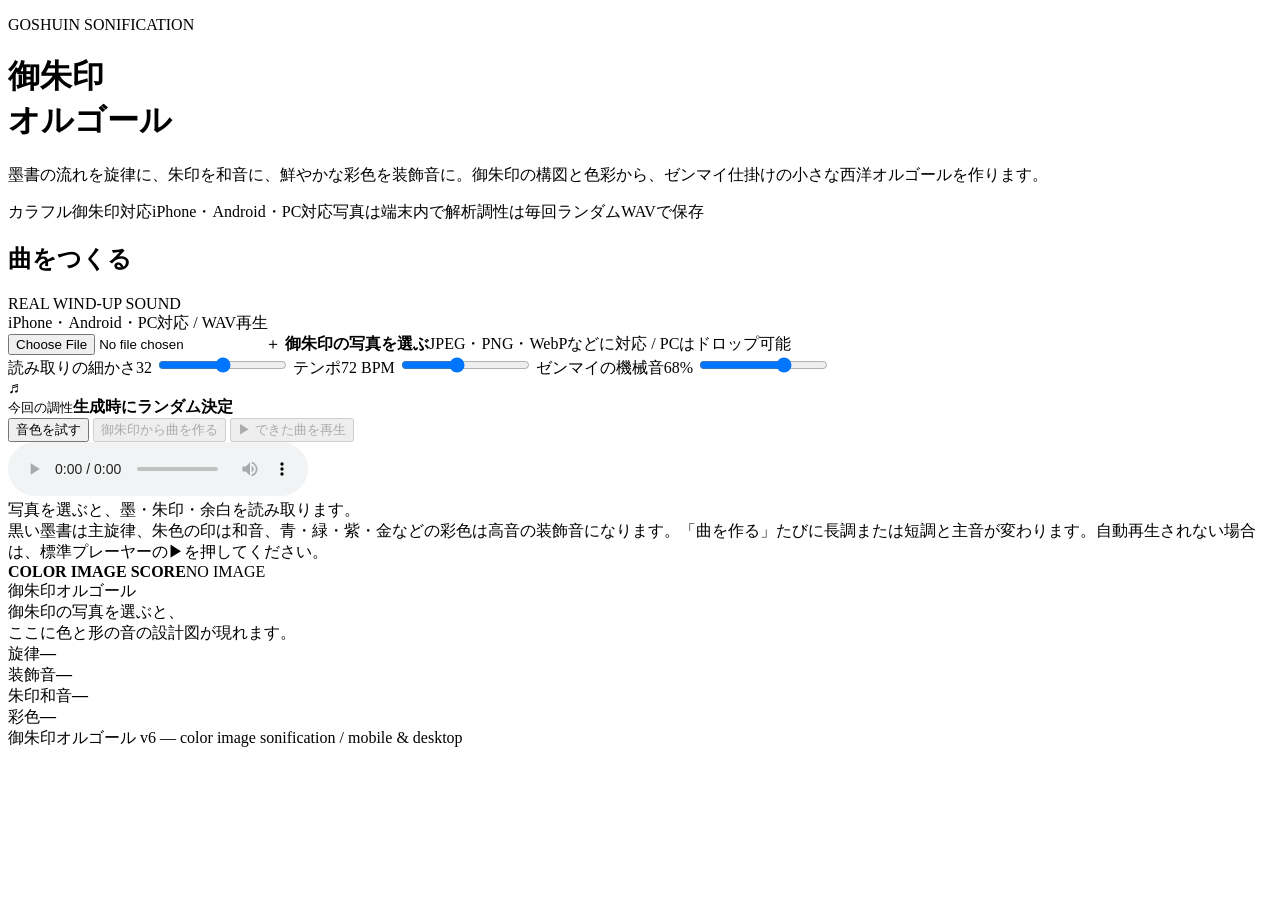
==== goshuin-v6/index.html @ 66b74999 "Add colorful responsive Goshuin music box page" ====
<!doctype html>
<html lang="ja">
<head>
<meta charset="utf-8">
<meta name="viewport" content="width=device-width,initial-scale=1,viewport-fit=cover">
<meta name="theme-color" content="#151515">
<meta name="apple-mobile-web-app-capable" content="yes">
<meta name="mobile-web-app-capable" content="yes">
<meta name="color-scheme" content="dark light">
<title>御朱印オルゴール</title>
<link rel="stylesheet" href="style.css?v=6">
</head>
<body>
<div class="shell">
  <header class="hero">
    <p class="kicker">GOSHUIN SONIFICATION</p>
    <h1>御朱印<br>オルゴール</h1>
    <p class="hero-copy">墨書の流れを旋律に、朱印を和音に、鮮やかな彩色を装飾音に。御朱印の構図と色彩から、ゼンマイ仕掛けの小さな西洋オルゴールを作ります。</p>
    <div class="tags"><span class="tag">カラフル御朱印対応</span><span class="tag">iPhone・Android・PC対応</span><span class="tag">写真は端末内で解析</span><span class="tag">調性は毎回ランダム</span><span class="tag">WAVで保存</span></div>
  </header>

  <main class="layout">
    <section class="card control-card">
      <div class="section-title"><h2>曲をつくる</h2><span>REAL WIND-UP SOUND</span></div>
      <div class="ready">iPhone・Android・PC対応 / WAV再生</div>

      <label class="filebox" id="dropZone" tabindex="0" role="button" aria-label="御朱印の写真を選ぶ、またはここへドロップ">
        <input id="file" type="file" accept="image/*">
        <span class="file-content">
          <span class="file-icon">＋</span>
          <span class="file-text"><strong>御朱印の写真を選ぶ</strong><span id="fileName">JPEG・PNG・WebPなどに対応 / PCはドロップ可能</span></span>
        </span>
      </label>

      <div class="controls">
        <label class="control">
          <span class="control-head"><span>読み取りの細かさ</span><output id="stepsOut">32</output></span>
          <input id="steps" type="range" min="16" max="48" step="8" value="32">
        </label>
        <label class="control">
          <span class="control-head"><span>テンポ</span><output><span id="bpmOut">72</span> BPM</output></span>
          <input id="bpm" type="range" min="54" max="96" value="72">
        </label>
        <label class="control">
          <span class="control-head"><span>ゼンマイの機械音</span><output><span id="mechanismOut">68</span>%</output></span>
          <input id="mechanism" type="range" min="0" max="100" value="68">
        </label>
      </div>

      <div class="key-panel">
        <div class="key-mark">♬</div>
        <div><small>今回の調性</small><strong id="keyName">生成時にランダム決定</strong></div>
      </div>

      <div class="actions">
        <button class="secondary" id="test" type="button">音色を試す</button>
        <button class="primary" id="generate" type="button" disabled>御朱印から曲を作る</button>
        <button class="listen" id="listen" type="button" disabled>▶︎ できた曲を再生</button>
      </div>

      <div class="audio-panel">
        <audio id="audio" controls playsinline preload="metadata"></audio>
        <a class="download" id="download" href="#" hidden>WAV音声を保存する</a>
      </div>
      <div class="status" id="status">写真を選ぶと、墨・朱印・余白を読み取ります。</div>
      <div class="note">黒い墨書は主旋律、朱色の印は和音、青・緑・紫・金などの彩色は高音の装飾音になります。「曲を作る」たびに長調または短調と主音が変わります。自動再生されない場合は、標準プレーヤーの▶︎を押してください。</div>
    </section>

    <section class="card preview-card" id="previewCard">
      <div class="preview-top"><strong>COLOR IMAGE SCORE</strong><span id="analysisLabel">NO IMAGE</span></div><div class="palette" id="palette" aria-label="検出した色のパレット"></div>
      <div class="viewer">
        <div class="empty" id="empty"><div class="empty-brand">御朱印オルゴール</div>御朱印の写真を選ぶと、<br>ここに色と形の音の設計図が現れます。</div>
        <canvas id="canvas" hidden></canvas>
        <div class="scan" id="scan"></div>
      </div>
      <div class="stats">
        <div class="stat">旋律<strong id="nNotes">—</strong></div>
        <div class="stat">装飾音<strong id="nRepeat">—</strong></div>
        <div class="stat">朱印和音<strong id="nSeal">—</strong></div><div class="stat">彩色<strong id="nColor">—</strong></div>
      </div>
    </section>
  </main>
  <div class="footer">御朱印オルゴール v6 — color image sonification / mobile & desktop</div>
</div>
<script src="app.js?v=6" defer></script>
</body>
</html>
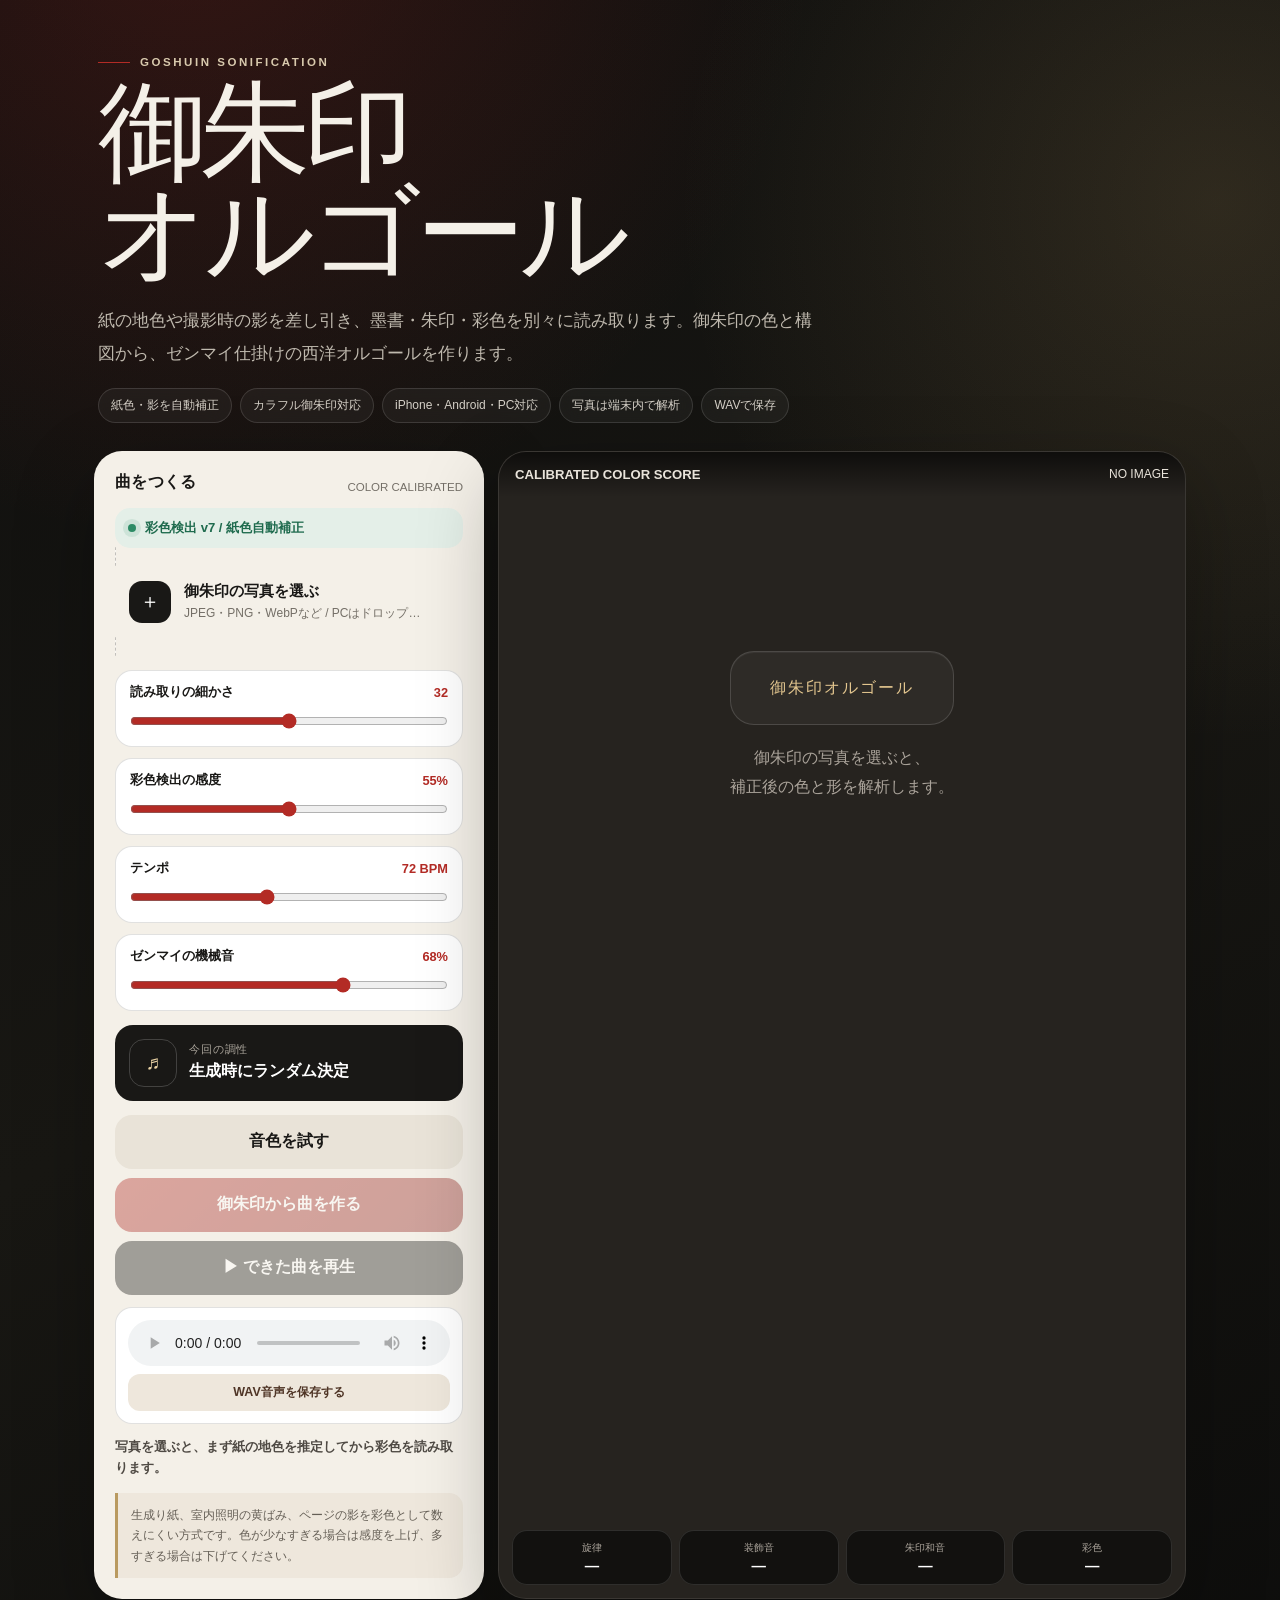
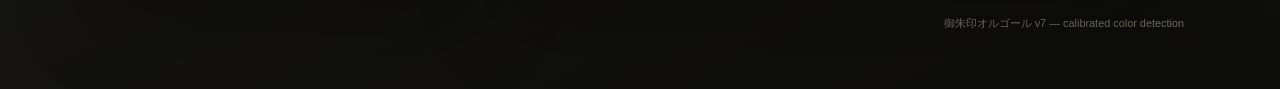
==== commit 3d531bab: "Redirect v6 users to calibrated color detection v7" ====
--- a/goshuin-v6/index.html
+++ b/goshuin-v6/index.html
@@ -4,84 +4,10 @@
 <meta charset="utf-8">
 <meta name="viewport" content="width=device-width,initial-scale=1,viewport-fit=cover">
 <meta name="theme-color" content="#151515">
-<meta name="apple-mobile-web-app-capable" content="yes">
-<meta name="mobile-web-app-capable" content="yes">
-<meta name="color-scheme" content="dark light">
 <title>御朱印オルゴール</title>
-<link rel="stylesheet" href="style.css?v=6">
+<meta http-equiv="refresh" content="0;url=../goshuin-v7/?v=7">
+<script>location.replace('../goshuin-v7/?v=7');</script>
+<style>html,body{height:100%;margin:0;background:#11110f;color:#f4f0e8;font-family:-apple-system,BlinkMacSystemFont,"Hiragino Sans",sans-serif}body{display:grid;place-items:center;text-align:center;padding:24px}a{color:#e3c68f}</style>
 </head>
-<body>
-<div class="shell">
-  <header class="hero">
-    <p class="kicker">GOSHUIN SONIFICATION</p>
-    <h1>御朱印<br>オルゴール</h1>
-    <p class="hero-copy">墨書の流れを旋律に、朱印を和音に、鮮やかな彩色を装飾音に。御朱印の構図と色彩から、ゼンマイ仕掛けの小さな西洋オルゴールを作ります。</p>
-    <div class="tags"><span class="tag">カラフル御朱印対応</span><span class="tag">iPhone・Android・PC対応</span><span class="tag">写真は端末内で解析</span><span class="tag">調性は毎回ランダム</span><span class="tag">WAVで保存</span></div>
-  </header>
-
-  <main class="layout">
-    <section class="card control-card">
-      <div class="section-title"><h2>曲をつくる</h2><span>REAL WIND-UP SOUND</span></div>
-      <div class="ready">iPhone・Android・PC対応 / WAV再生</div>
-
-      <label class="filebox" id="dropZone" tabindex="0" role="button" aria-label="御朱印の写真を選ぶ、またはここへドロップ">
-        <input id="file" type="file" accept="image/*">
-        <span class="file-content">
-          <span class="file-icon">＋</span>
-          <span class="file-text"><strong>御朱印の写真を選ぶ</strong><span id="fileName">JPEG・PNG・WebPなどに対応 / PCはドロップ可能</span></span>
-        </span>
-      </label>
-
-      <div class="controls">
-        <label class="control">
-          <span class="control-head"><span>読み取りの細かさ</span><output id="stepsOut">32</output></span>
-          <input id="steps" type="range" min="16" max="48" step="8" value="32">
-        </label>
-        <label class="control">
-          <span class="control-head"><span>テンポ</span><output><span id="bpmOut">72</span> BPM</output></span>
-          <input id="bpm" type="range" min="54" max="96" value="72">
-        </label>
-        <label class="control">
-          <span class="control-head"><span>ゼンマイの機械音</span><output><span id="mechanismOut">68</span>%</output></span>
-          <input id="mechanism" type="range" min="0" max="100" value="68">
-        </label>
-      </div>
-
-      <div class="key-panel">
-        <div class="key-mark">♬</div>
-        <div><small>今回の調性</small><strong id="keyName">生成時にランダム決定</strong></div>
-      </div>
-
-      <div class="actions">
-        <button class="secondary" id="test" type="button">音色を試す</button>
-        <button class="primary" id="generate" type="button" disabled>御朱印から曲を作る</button>
-        <button class="listen" id="listen" type="button" disabled>▶︎ できた曲を再生</button>
-      </div>
-
-      <div class="audio-panel">
-        <audio id="audio" controls playsinline preload="metadata"></audio>
-        <a class="download" id="download" href="#" hidden>WAV音声を保存する</a>
-      </div>
-      <div class="status" id="status">写真を選ぶと、墨・朱印・余白を読み取ります。</div>
-      <div class="note">黒い墨書は主旋律、朱色の印は和音、青・緑・紫・金などの彩色は高音の装飾音になります。「曲を作る」たびに長調または短調と主音が変わります。自動再生されない場合は、標準プレーヤーの▶︎を押してください。</div>
-    </section>
-
-    <section class="card preview-card" id="previewCard">
-      <div class="preview-top"><strong>COLOR IMAGE SCORE</strong><span id="analysisLabel">NO IMAGE</span></div><div class="palette" id="palette" aria-label="検出した色のパレット"></div>
-      <div class="viewer">
-        <div class="empty" id="empty"><div class="empty-brand">御朱印オルゴール</div>御朱印の写真を選ぶと、<br>ここに色と形の音の設計図が現れます。</div>
-        <canvas id="canvas" hidden></canvas>
-        <div class="scan" id="scan"></div>
-      </div>
-      <div class="stats">
-        <div class="stat">旋律<strong id="nNotes">—</strong></div>
-        <div class="stat">装飾音<strong id="nRepeat">—</strong></div>
-        <div class="stat">朱印和音<strong id="nSeal">—</strong></div><div class="stat">彩色<strong id="nColor">—</strong></div>
-      </div>
-    </section>
-  </main>
-  <div class="footer">御朱印オルゴール v6 — color image sonification / mobile & desktop</div>
-</div>
-<script src="app.js?v=6" defer></script>
-</body>
+<body><p>彩色検出を改善した最新版へ移動しています。<br><a href="../goshuin-v7/?v=7">移動しない場合はこちら</a></p></body>
 </html>
